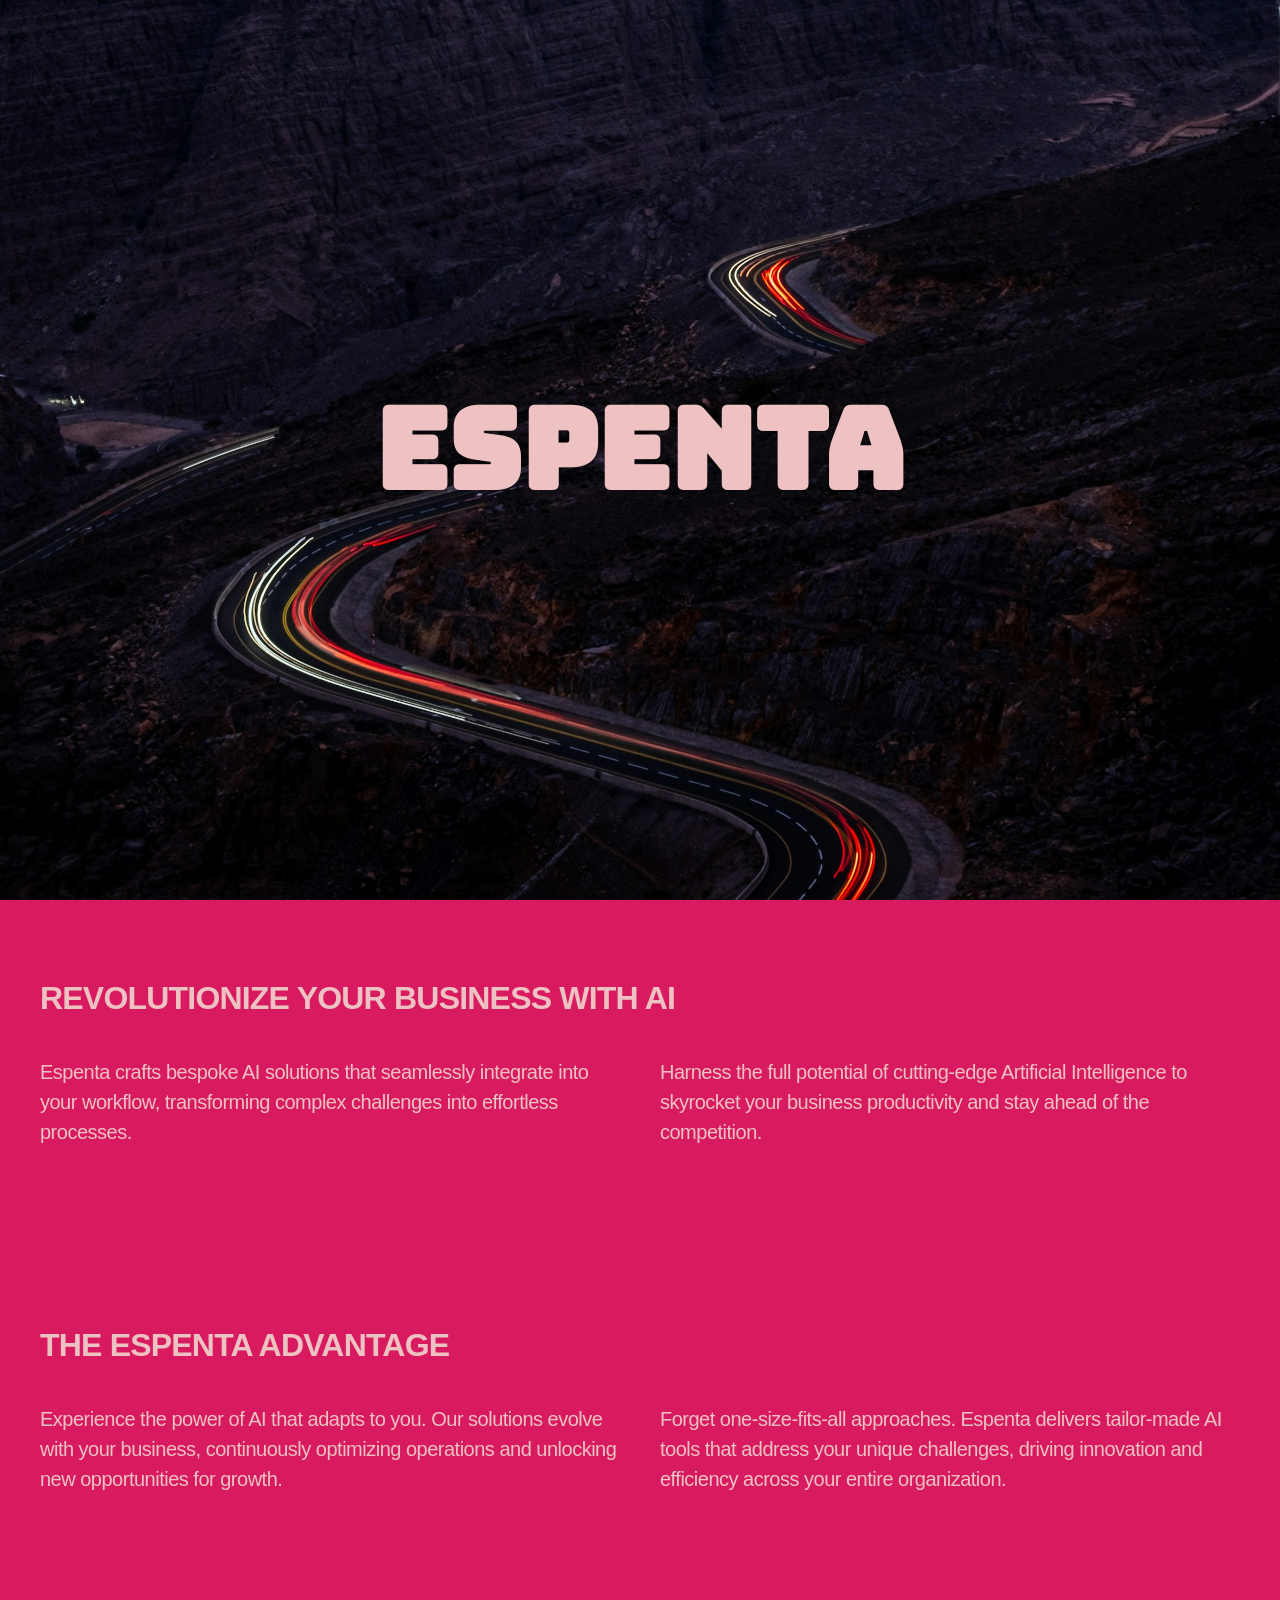
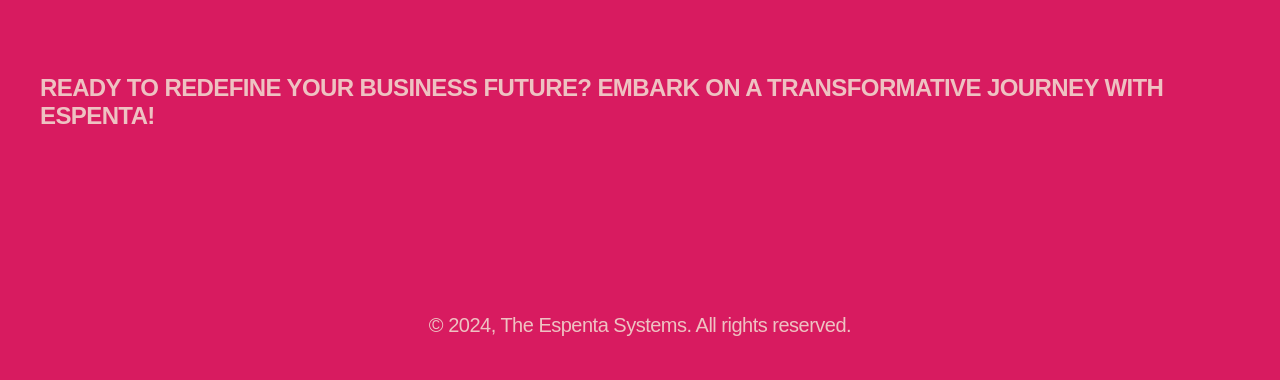
==== index.html @ 730dbc9e "Updated espenta, code color optimization" ====
<!DOCTYPE html>
<html lang="en">

<head>
    <meta charset="UTF-8">
    <meta name="viewport" content="width=device-width, initial-scale=1.0">
    <title>Espenta - Revolutionary Business Intelligence AI</title>
    <meta name="description"
        content="Espenta revolutionizes businesses with cutting-edge AI tools. From streamlining operations to solving complex challenges, our tailor-made solutions elevate your productivity to new heights.">
    <link href="https://fonts.googleapis.com/css2?family=Bungee" rel="stylesheet">
    <style>
        body,
        html {
            margin: 0;
            padding: 0;
            font-family: 'Trebuchet MS', sans-serif;
            color: #eec2c2;
            background-color: #D81B60;
        }

        .container {
            max-width: 1200px;
            margin: 0 auto;
            padding: 20px;
        }

        h1 {
            font-family: 'Bungee', cursive;
            font-size: 7rem;
            margin: 0;
            text-align: center;
        }

        h2 {
            font-family: 'Trebuchet MS', sans-serif;
            font-size: 2.0rem;
            margin: 0 0 20px 0;
            letter-spacing: -0.025em;
        }

        h3 {
            font-family: 'Trebuchet MS', sans-serif;
            font-size: 1.5rem;
            margin: 0 0 20px 0;
            letter-spacing: -0.025em;
        }

        p {
            font-size: 1.25rem;
            line-height: 1.5;
            letter-spacing: -0.025em;
        }

        .hero {
            background-image: url('mountainsbg.jpg');
            background-size: cover;
            background-position: center;
            height: 100vh;
            display: flex;
            align-items: center;
            justify-content: center;
        }

        .content-section {
            background-color: #D81B60;
            padding: 60px 0;
        }

        .grid {
            display: grid;
            grid-template-columns: 1fr 1fr;
            gap: 40px;
        }

        .typeform-embed {
            height: 500px;
            background-color: #fff;
        }

        .footer {
            text-align: center;
            padding: 20px 0;
            font-size: 0.9rem;
        }

        @media (max-width: 768px) {
            h1 {
                font-size: 5rem;
            }

            h2 {
                font-size: 2rem;
            }

            .grid {
                grid-template-columns: 1fr;
            }
        }
    </style>
</head>

<body>
    <div class="hero">
        <h1>ESPENTA</h1>
    </div>
    <div class="content-section">
        <div class="container">
            <h2>REVOLUTIONIZE YOUR BUSINESS WITH AI</h2>
            <div class="grid">
                <p>Espenta crafts bespoke AI solutions that seamlessly integrate into your workflow, transforming
                    complex challenges into effortless processes.</p>
                <p>Harness the full potential of cutting-edge Artificial Intelligence to skyrocket your business
                    productivity and stay ahead of the competition.</p>
            </div>
        </div>
    </div>
    <div class="content-section">
        <div class="container">
            <h2>THE ESPENTA ADVANTAGE</h2>
            <div class="grid">
                <p>Experience the power of AI that adapts to you. Our solutions evolve with your business, continuously
                    optimizing operations and unlocking new opportunities for growth.</p>
                <p>Forget one-size-fits-all approaches. Espenta delivers tailor-made AI tools that address your unique
                    challenges, driving innovation and efficiency across your entire organization.</p>
            </div>
        </div>
    </div>
    <div class="content-section">
        <div class="container">
            <h3>READY TO REDEFINE YOUR BUSINESS FUTURE? EMBARK ON A TRANSFORMATIVE JOURNEY WITH ESPENTA!</h3>
        </div>
    </div>
    <div class="container">
        <div data-tf-live="01J33QDAWGE3SCZJCV05NVTT5Q"></div>
        <script src="https://embed.typeform.com/next/embed.js"></script>
    </div>
    <footer class="footer">
        <p>&copy; 2024, The Espenta Systems. All rights reserved.</p>
    </footer>
</body>

</html>
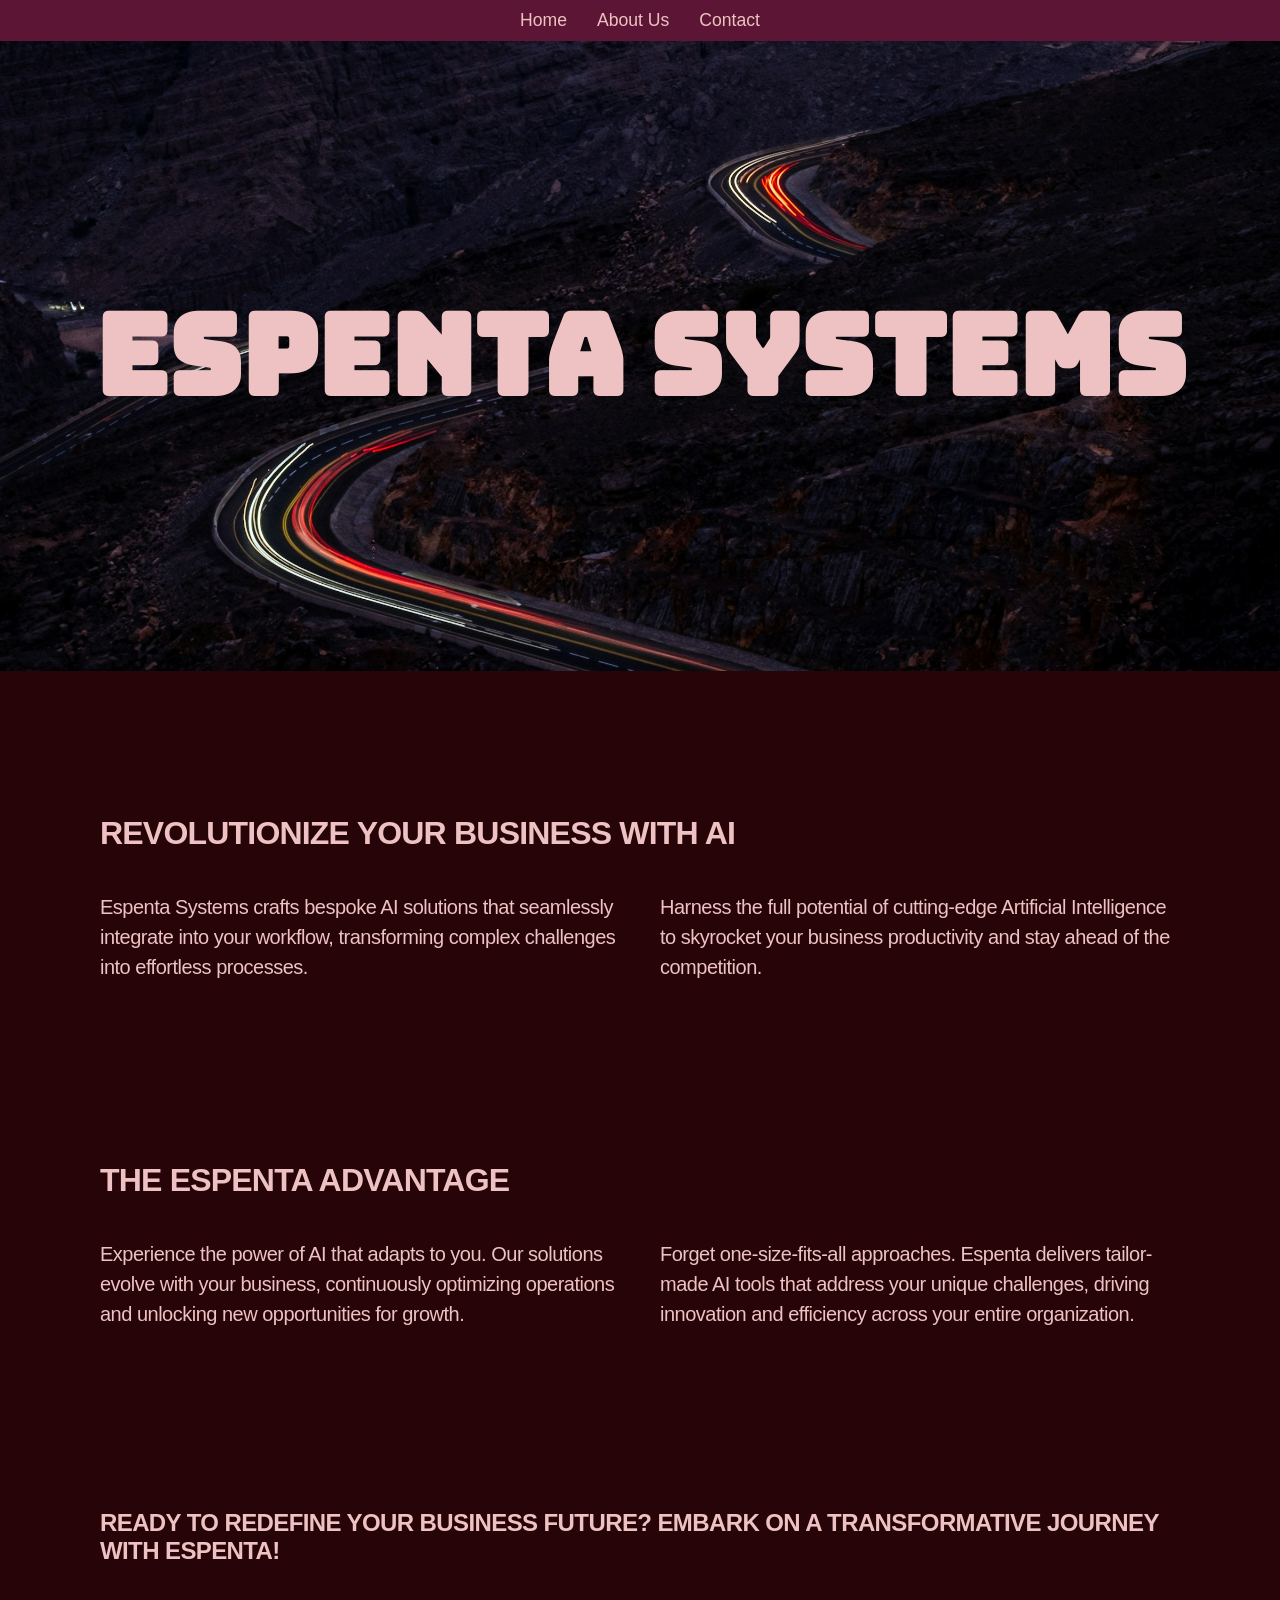
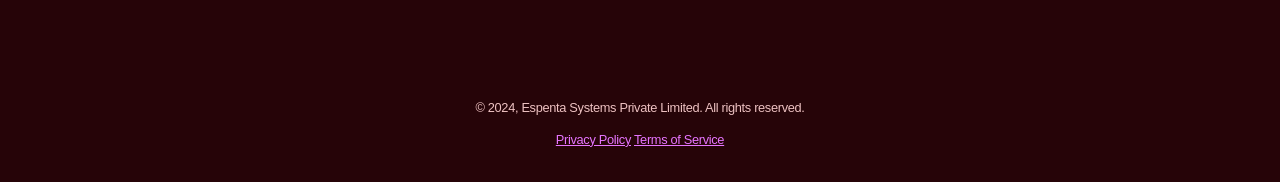
==== commit 2faf09b8: "Added complete website pagess" ====
--- a/index.html
+++ b/index.html
@@ -4,118 +4,42 @@
 <head>
     <meta charset="UTF-8">
     <meta name="viewport" content="width=device-width, initial-scale=1.0">
-    <title>Espenta - Revolutionary Business Intelligence AI</title>
+    <title>Espenta Systems | AI-Powered Business Intelligence</title>
     <meta name="description"
-        content="Espenta revolutionizes businesses with cutting-edge AI tools. From streamlining operations to solving complex challenges, our tailor-made solutions elevate your productivity to new heights.">
+        content="Espenta Systems revolutionizes businesses with cutting-edge AI tools. From streamlining operations to solving complex challenges, our tailor-made solutions elevate your productivity to new heights.">
+    <link rel="icon" type="image/svg+xml" href="favicon.svg">
     <link href="https://fonts.googleapis.com/css2?family=Bungee" rel="stylesheet">
-    <style>
-        body,
-        html {
-            margin: 0;
-            padding: 0;
-            font-family: 'Trebuchet MS', sans-serif;
-            color: #eec2c2;
-            background-color: #D81B60;
-        }
+    <link rel="stylesheet" href="style.css">
 
-        .container {
-            max-width: 1200px;
-            margin: 0 auto;
-            padding: 20px;
-        }
-
-        h1 {
-            font-family: 'Bungee', cursive;
-            font-size: 7rem;
-            margin: 0;
-            text-align: center;
-        }
-
-        h2 {
-            font-family: 'Trebuchet MS', sans-serif;
-            font-size: 2.0rem;
-            margin: 0 0 20px 0;
-            letter-spacing: -0.025em;
-        }
-
-        h3 {
-            font-family: 'Trebuchet MS', sans-serif;
-            font-size: 1.5rem;
-            margin: 0 0 20px 0;
-            letter-spacing: -0.025em;
-        }
-
-        p {
-            font-size: 1.25rem;
-            line-height: 1.5;
-            letter-spacing: -0.025em;
-        }
-
-        .hero {
-            background-image: url('mountainsbg.jpg');
-            background-size: cover;
-            background-position: center;
-            height: 100vh;
-            display: flex;
-            align-items: center;
-            justify-content: center;
-        }
-
-        .content-section {
-            background-color: #D81B60;
-            padding: 60px 0;
-        }
-
-        .grid {
-            display: grid;
-            grid-template-columns: 1fr 1fr;
-            gap: 40px;
-        }
-
-        .typeform-embed {
-            height: 500px;
-            background-color: #fff;
-        }
-
-        .footer {
-            text-align: center;
-            padding: 20px 0;
-            font-size: 0.9rem;
-        }
-
-        @media (max-width: 768px) {
-            h1 {
-                font-size: 5rem;
-            }
-
-            h2 {
-                font-size: 2rem;
-            }
-
-            .grid {
-                grid-template-columns: 1fr;
-            }
-        }
-    </style>
 </head>
 
 <body>
-    <div class="hero">
-        <h1>ESPENTA</h1>
+    <nav>
+        <ul>
+            <li><a href="index.html">Home</a></li>
+            <li><a href="about.html">About Us</a></li>
+            <li><a href="contact.html">Contact</a></li>
+        </ul>
+    </nav>
+
+    <div id="home" class="hero">
+        <h1>ESPENTA SYSTEMS</h1>
     </div>
-    <div class="content-section">
-        <div class="container">
+
+    <div class="container">
+        <div class="content-section">
             <h2>REVOLUTIONIZE YOUR BUSINESS WITH AI</h2>
             <div class="grid">
-                <p>Espenta crafts bespoke AI solutions that seamlessly integrate into your workflow, transforming
+                <p>Espenta Systems crafts bespoke AI solutions that seamlessly integrate into your workflow,
+                    transforming
                     complex challenges into effortless processes.</p>
                 <p>Harness the full potential of cutting-edge Artificial Intelligence to skyrocket your business
                     productivity and stay ahead of the competition.</p>
             </div>
         </div>
     </div>
-    <div class="content-section">
-        <div class="container">
+    <div class="container">
+        <div class="content-section">
             <h2>THE ESPENTA ADVANTAGE</h2>
             <div class="grid">
                 <p>Experience the power of AI that adapts to you. Our solutions evolve with your business, continuously
@@ -125,18 +49,20 @@
             </div>
         </div>
     </div>
-    <div class="content-section">
-        <div class="container">
+    <div class="container">
+        <div class="content-section">
             <h3>READY TO REDEFINE YOUR BUSINESS FUTURE? EMBARK ON A TRANSFORMATIVE JOURNEY WITH ESPENTA!</h3>
+            <div data-tf-live="01J33QDAWGE3SCZJCV05NVTT5Q"></div>
+            <script src="https://embed.typeform.com/next/embed.js"></script>
         </div>
     </div>
-    <div class="container">
-        <div data-tf-live="01J33QDAWGE3SCZJCV05NVTT5Q"></div>
-        <script src="https://embed.typeform.com/next/embed.js"></script>
-    </div>
+
     <footer class="footer">
-        <p>&copy; 2024, The Espenta Systems. All rights reserved.</p>
+        <p>&copy; 2024, Espenta Systems Private Limited. All rights reserved.</p>
+        <p>
+            <a href="privacy.html">Privacy Policy</a> <a href="tos.html">Terms of Service</a>
+        </p>
     </footer>
 </body>
 
-</html>+</html>
--- a/style.css
+++ b/style.css
@@ -0,0 +1,188 @@
+/* Keeping the existing styles */
+body,
+html {
+    margin: 0;
+    padding: 0;
+    font-family: 'Avenir', sans-serif;
+    color: #eec2c2;
+    background-color: #260408;
+}
+
+.container {
+    max-width: 1200px;
+    margin: 0 auto;
+    padding: 20px;
+}
+
+.tos p {
+    font-size: 0.9rem;
+}
+
+.privacy p {
+    font-size: 0.9rem;
+}
+
+h1 {
+    font-family: 'Bungee', cursive;
+    font-size: 7rem;
+    margin: 0;
+    text-align: center;
+}
+
+h2 {
+    font-family: 'Trebuchet MS', sans-serif;
+    font-size: 2.0rem;
+    margin: 0 0 20px 0;
+    letter-spacing: -0.025em;
+}
+
+h3 {
+    font-family: 'Trebuchet MS', sans-serif;
+    font-size: 1.5rem;
+    margin: 0 0 20px 0;
+    letter-spacing: -0.025em;
+}
+
+p {
+    font-size: 1.25rem;
+    line-height: 1.5;
+    letter-spacing: -0.025em;
+}
+
+.hero {
+    background-image: url('mountainsbg.jpg');
+    background-size: cover;
+    background-position: center;
+    height: 70vh;
+    display: flex;
+    align-items: center;
+    justify-content: center;
+    margin-bottom: 5%;
+}
+
+.content-section {
+    padding: 60px 60px;
+}
+
+.grid {
+    display: grid;
+    grid-template-columns: 1fr 1fr;
+    gap: 40px;
+}
+
+.footer {
+    text-align: center;
+    padding: 20px 0;
+    font-size: 0.8rem;
+}
+
+.footer p {
+
+    font-size: 0.8rem;
+}
+
+.footer a {
+    text-align: center;
+    padding: 20px 0;
+    font-size: 0.8rem;
+    color: #e675ff;
+}
+
+@media (max-width: 768px) {
+    h1 {
+        font-size: 5rem;
+    }
+
+    h2 {
+        font-size: 2rem;
+    }
+
+    .grid {
+        grid-template-columns: 1fr;
+    }
+}
+
+/* New styles for navigation and additional pages */
+nav {
+    background-color: #5d1535;
+    padding: 10px 0;
+}
+
+nav ul {
+    list-style-type: none;
+    padding: 0;
+    margin: 0;
+    display: flex;
+    justify-content: center;
+}
+
+nav ul li {
+    margin: 0 15px;
+}
+
+nav ul li a {
+    color: #eec2c2;
+    text-decoration: none;
+    font-size: 1.1rem;
+}
+
+.page-content {
+    padding: 40px 0;
+}
+
+
+.highlight-box {
+    /* border-left: 4px solid #eec2c2; */
+    padding-left: 1rem;
+    margin: 2.5rem 0;
+    transition: transform 0.3s ease;
+}
+
+.highlight-box:hover {
+    transform: translateX(10px);
+}
+
+.icon-text {
+    display: flex;
+    align-items: center;
+    margin-bottom: 1rem;
+}
+
+.icon-text i {
+    font-size: 1.5rem;
+    margin-right: 1rem;
+    color: #eec2c2;
+}
+
+.animated-text {
+    opacity: 0;
+    transform: translateY(20px);
+    animation: fadeInUp 0.5s ease forwards;
+}
+
+@keyframes fadeInUp {
+    to {
+        opacity: 1;
+        transform: translateY(0);
+    }
+}
+
+.delay-1 {
+    animation-delay: 0.1s;
+}
+
+.delay-2 {
+    animation-delay: 0.2s;
+}
+
+.delay-3 {
+    animation-delay: 0.3s;
+}
+
+.delay-4 {
+    animation-delay: 0.4s;
+}
+
+.delay-5 {
+    animation-delay: 0.5s;
+}
